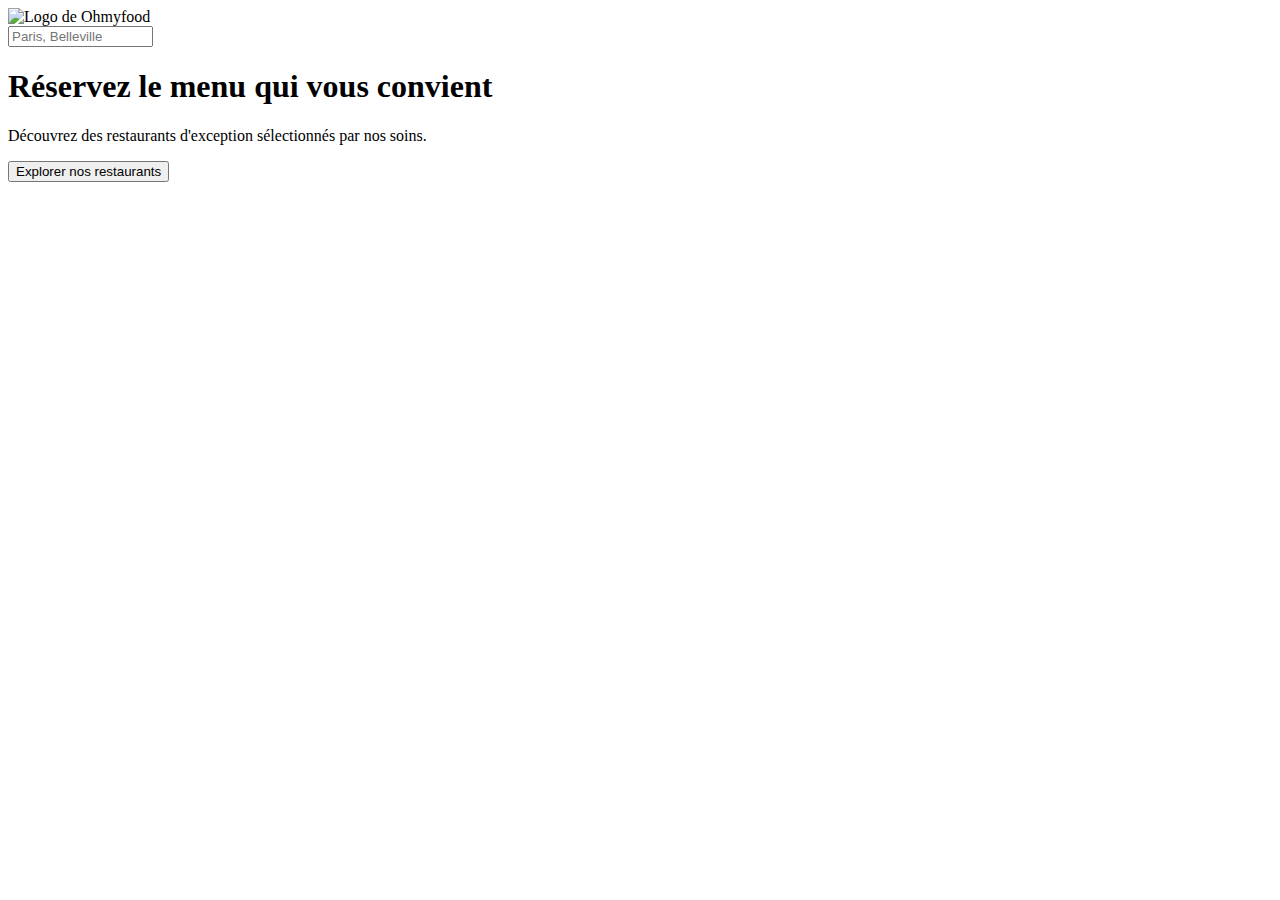
==== index.html @ 895d0a49 "Ajout du header et section introduction" ====
<!DOCTYPE html>
<html lang="fr">

<head>
    <meta charset="UTF-8">
    <meta name="viewport" content="width=device-width, initial-scale=1.0">
    <title>Ohmyfood</title>
    <link rel="preconnect" href="https://fonts.googleapis.com">
    <link rel="preconnect" href="https://fonts.gstatic.com" crossorigin>
    <link href="https://fonts.googleapis.com/css2?family=Raleway&family=Roboto:wght@300&display=swap" rel="stylesheet">
    <link rel="preconnect" href="https://fonts.googleapis.com">
    <link rel="preconnect" href="https://fonts.gstatic.com" crossorigin>
    <link href="https://fonts.googleapis.com/css2?family=Raleway&family=Roboto:wght@300&family=Shrikhand&display=swap" rel="stylesheet">
    <link rel="stylesheet" href="https://cdnjs.cloudflare.com/ajax/libs/font-awesome/6.2.1/css/all.min.css"
    integrity="sha512-MV7K8+y+gLIBoVD59lQIYicR65iaqukzvf/nwasF0nqhPay5w/9lJmVM2hMDcnK1OnMGCdVK+iQrJ7lzPJQd1w=="
    crossorigin="anonymous" referrerpolicy="no-referrer" />
    <link rel="stylesheet" href="css/style.css">

</head>

<body>
    <div class="main-container">
        <header class="header-index">
            <nav class="flex-center">
                <img src="logo/ohmyfood.png" alt="Logo de Ohmyfood">
            </nav>
            <div class="search-bar flex-center">
                <i class="fa-solid fa-location-dot"></i><input type="text" name="location" id="location" placeholder="Paris, Belleville" size="15" maxlength="20" class ="header-input"> 
            </div>
        </header>

        <section class="section-intro">
            <div class="flex-center">
                <h1>Réservez le menu qui vous convient</h1>
            </div>
            <div class="flex-center">
                <p>Découvrez des restaurants d'exception sélectionnés par nos soins.</p>
            </div>
            <div class="button-restaurant flex-center">
                <input type="submit" value="Explorer nos restaurants" class="cta-restaurant">
            </div>
        </section>










    </div>










</body>
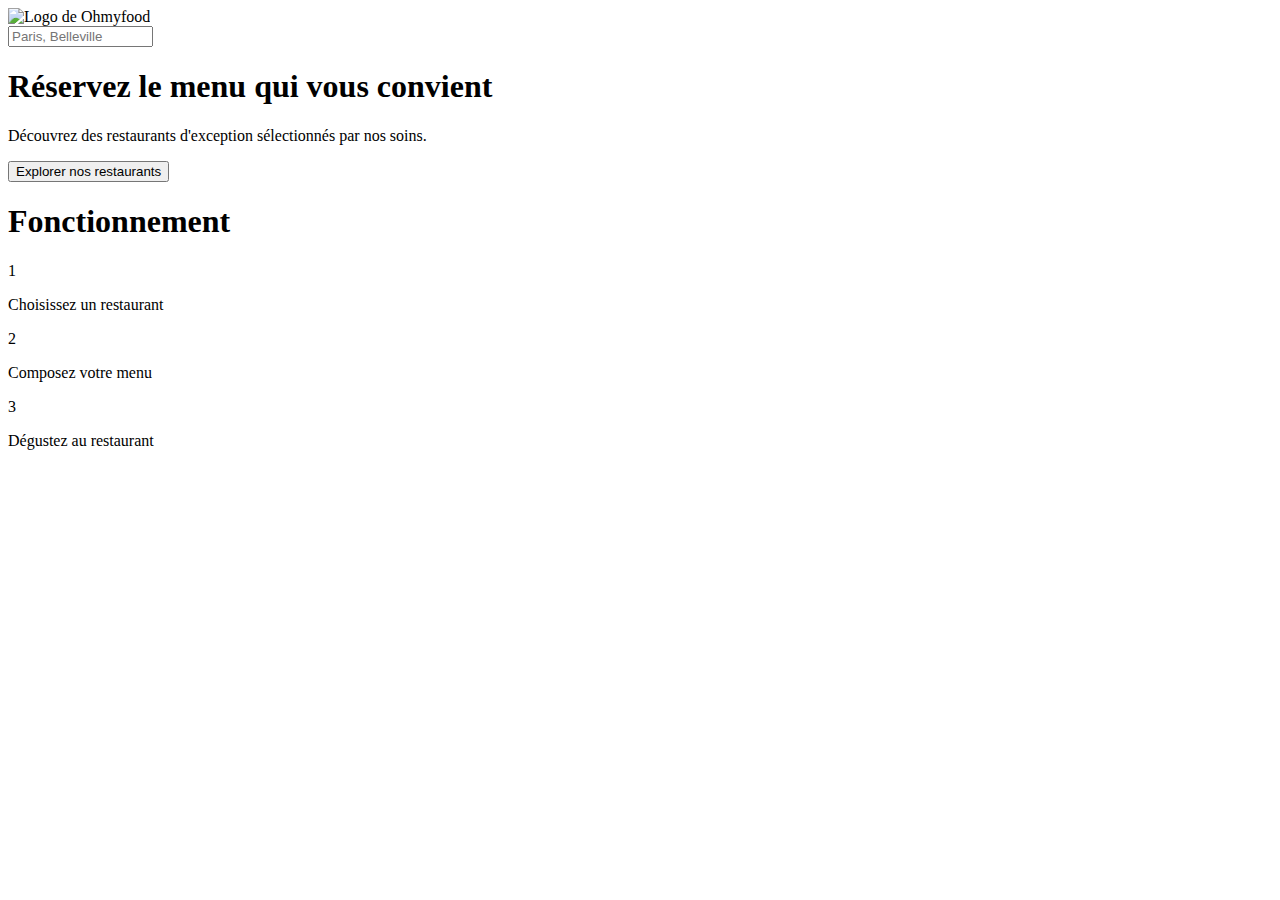
==== commit dfad9d8a: "Ajout de la partie fonctionnement" ====
--- a/index.html
+++ b/index.html
@@ -10,7 +10,7 @@
     <link href="https://fonts.googleapis.com/css2?family=Raleway&family=Roboto:wght@300&display=swap" rel="stylesheet">
     <link rel="preconnect" href="https://fonts.googleapis.com">
     <link rel="preconnect" href="https://fonts.gstatic.com" crossorigin>
-    <link href="https://fonts.googleapis.com/css2?family=Raleway&family=Roboto:wght@300&family=Shrikhand&display=swap" rel="stylesheet">
+    <link href="https://fonts.googleapis.com/css2?family=Roboto:wght@300;500;700&display=swap" rel="stylesheet">
     <link rel="stylesheet" href="https://cdnjs.cloudflare.com/ajax/libs/font-awesome/6.2.1/css/all.min.css"
     integrity="sha512-MV7K8+y+gLIBoVD59lQIYicR65iaqukzvf/nwasF0nqhPay5w/9lJmVM2hMDcnK1OnMGCdVK+iQrJ7lzPJQd1w=="
     crossorigin="anonymous" referrerpolicy="no-referrer" />
@@ -20,26 +20,66 @@
 
 <body>
     <div class="main-container">
+
         <header class="header-index">
             <nav class="flex-center">
                 <img src="logo/ohmyfood.png" alt="Logo de Ohmyfood">
             </nav>
             <div class="search-bar flex-center">
-                <i class="fa-solid fa-location-dot"></i><input type="text" name="location" id="location" placeholder="Paris, Belleville" size="15" maxlength="20" class ="header-input"> 
+                <i class="fa-solid fa-location-dot"></i>
+                <form method="get" action="">
+                    <input type="text" name="location" id="location" placeholder="Paris, Belleville" size="15" maxlength="20" class ="search-bar__input">
+                </form>
             </div>
         </header>
 
-        <section class="section-intro">
+        <section class="intro-section">
             <div class="flex-center">
                 <h1>Réservez le menu qui vous convient</h1>
             </div>
             <div class="flex-center">
                 <p>Découvrez des restaurants d'exception sélectionnés par nos soins.</p>
             </div>
-            <div class="button-restaurant flex-center">
-                <input type="submit" value="Explorer nos restaurants" class="cta-restaurant">
+            <div class="flex-center">
+                <form method="get" action="">
+                    <input type="submit" value="Explorer nos restaurants" class="intro-section__button">
+                </form>
             </div>
         </section>
+
+        <section class="fct-section">
+            <h1>Fonctionnement</h1>
+            <div class="fct-section__buttons">
+                <div class="fct-button"> 
+                    <div class="fct-button__number">
+                        <p>1</p>
+                    </div>
+                    <div class="fct-button__txt">
+                        <i class="fa-solid fa-mobile-screen-button"></i><p>Choisissez un restaurant</p>
+                    </div>
+                </div>
+                <div class="fct-button"> 
+                    <div class="fct-button__number">
+                        <p>2</p>
+                    </div>
+                    <div class="fct-button__txt">
+                        <i class="fa-solid fa-list-ul"></i></i><p>Composez votre menu</p>
+                    </div>
+                </div>
+                <div class="fct-button"> 
+                    <div class="fct-button__number">
+                        <p>3</p>
+                    </div>
+                    <div class="fct-button__txt">
+                        <i class="fa-solid fa-store"></i><p>Dégustez au restaurant</p>
+                    </div>
+                </div>                
+            </div>
+        </section>
+
+
+
+
 
 
 
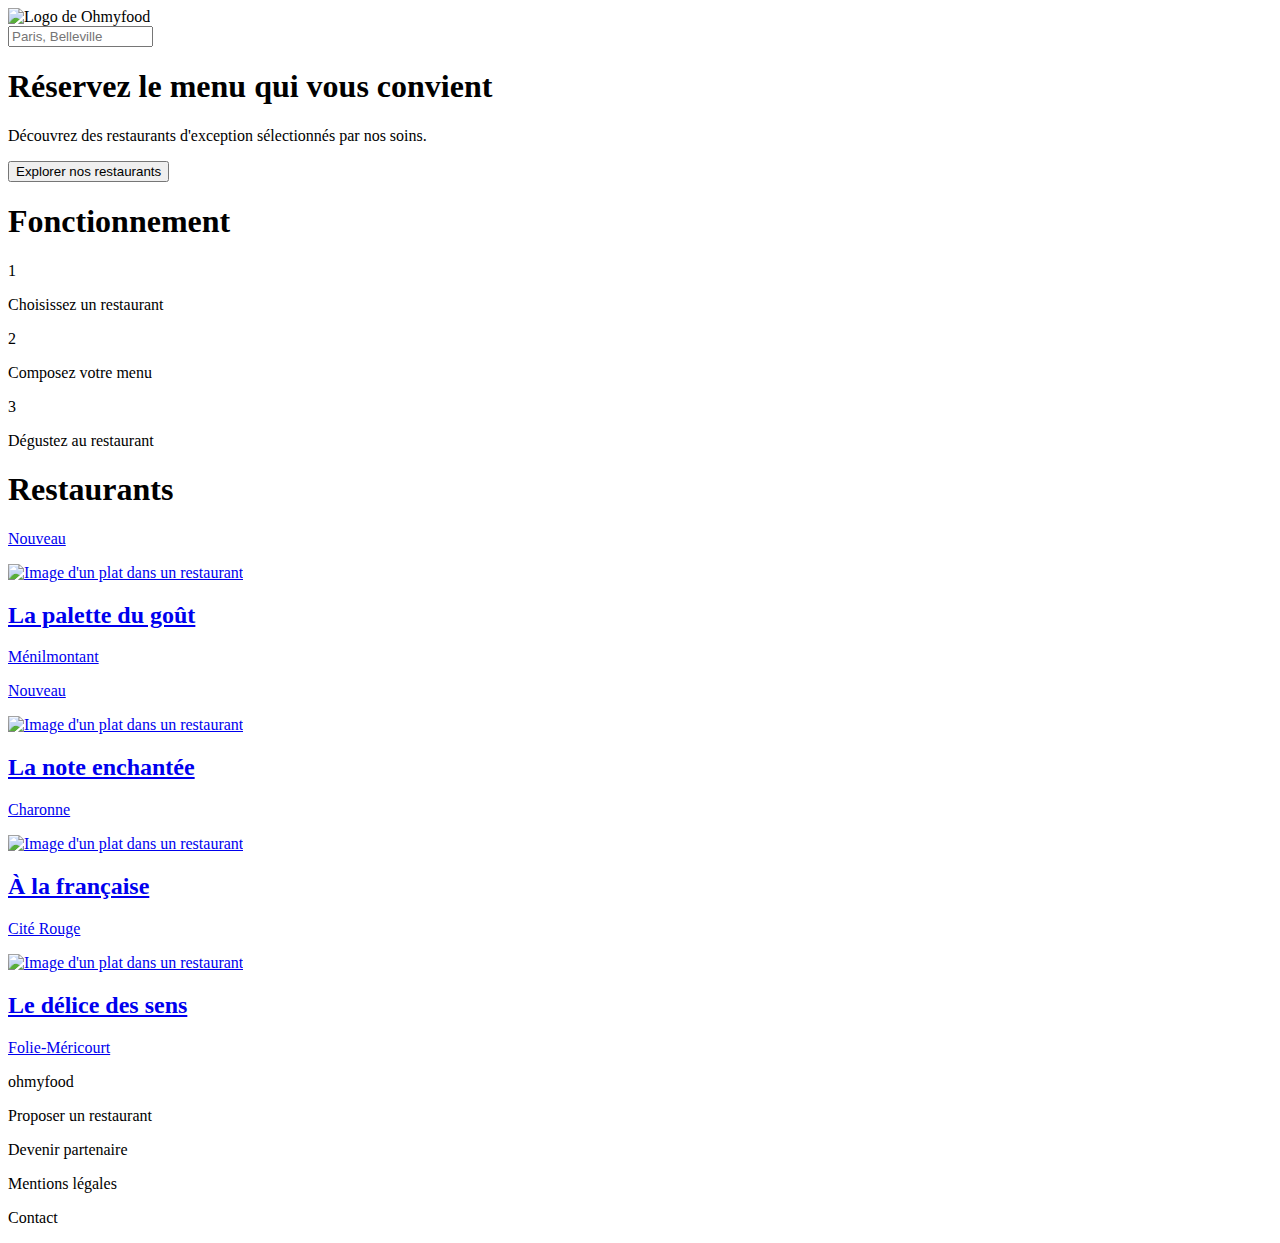
==== commit f375b58f: "Ajout de la partie Restaurants et Footer" ====
--- a/index.html
+++ b/index.html
@@ -7,15 +7,11 @@
     <title>Ohmyfood</title>
     <link rel="preconnect" href="https://fonts.googleapis.com">
     <link rel="preconnect" href="https://fonts.gstatic.com" crossorigin>
-    <link href="https://fonts.googleapis.com/css2?family=Raleway&family=Roboto:wght@300&display=swap" rel="stylesheet">
-    <link rel="preconnect" href="https://fonts.googleapis.com">
-    <link rel="preconnect" href="https://fonts.gstatic.com" crossorigin>
-    <link href="https://fonts.googleapis.com/css2?family=Roboto:wght@300;500;700&display=swap" rel="stylesheet">
+    <link href="https://fonts.googleapis.com/css2?family=Roboto:wght@300;500;700&family=Shrikhand&display=swap" rel="stylesheet">
     <link rel="stylesheet" href="https://cdnjs.cloudflare.com/ajax/libs/font-awesome/6.2.1/css/all.min.css"
     integrity="sha512-MV7K8+y+gLIBoVD59lQIYicR65iaqukzvf/nwasF0nqhPay5w/9lJmVM2hMDcnK1OnMGCdVK+iQrJ7lzPJQd1w=="
     crossorigin="anonymous" referrerpolicy="no-referrer" />
-    <link rel="stylesheet" href="css/style.css">
-
+    <link rel="stylesheet" href="assets/css/style.css">
 </head>
 
 <body>
@@ -23,7 +19,7 @@
 
         <header class="header-index">
             <nav class="flex-center">
-                <img src="logo/ohmyfood.png" alt="Logo de Ohmyfood">
+                <img src="assets/logo/ohmyfood.png" alt="Logo de Ohmyfood">
             </nav>
             <div class="search-bar flex-center">
                 <i class="fa-solid fa-location-dot"></i>
@@ -77,8 +73,86 @@
             </div>
         </section>
 
-
-
+        <section class="restau-section">
+            <h1 class="restau-section__title">Restaurants</h1>
+            <div class="restau-section__cards">
+               <article class="card">  
+                    <a href="#">
+                        <div class="new-box">
+                            <p>Nouveau</p>
+                        </div>
+                        <img src="assets/restaurants/jay-wennington-N_Y88TWmGwA-unsplash.jpg" alt="Image d'un plat dans un restaurant">
+                        <div class="card-content">
+                            <div class="card-content__txt">
+                                <h2 class="card-title">La palette du goût</h2>
+                                <p class="card-subtitle">Ménilmontant</p>
+                            </div>
+                            <i class="fa-regular fa-heart"></i>
+                        </div>
+                    </a>
+                </article>
+            </div>
+            <div class="restau-section__cards">
+                <article class="card">  
+                     <a href="#">
+                        <div class="new-box">
+                            <p>Nouveau</p>
+                        </div> 
+                        <img src="assets/restaurants/stil-u2Lp8tXIcjw-unsplash.jpg" alt="Image d'un plat dans un restaurant">
+                         <div class="card-content">
+                             <div class="card-content__txt">
+                                 <h2 class="card-title">La note enchantée</h2>
+                                 <p class="card-subtitle">Charonne</p>
+                             </div>
+                             <i class="fa-regular fa-heart"></i>
+                         </div>
+                     </a>
+                 </article>
+             </div>
+             <div class="restau-section__cards">
+                <article class="card">  
+                     <a href="#">
+                         <img src="assets/restaurants/toa-heftiba-DQKerTsQwi0-unsplash.jpg" alt="Image d'un plat dans un restaurant">
+                         <div class="card-content">
+                             <div class="card-content__txt">
+                                 <h2 class="card-title">À la française</h2>
+                                 <p class="card-subtitle">Cité Rouge</p>
+                             </div>
+                             <i class="fa-regular fa-heart"></i>
+                         </div>
+                     </a>
+                 </article>
+             </div>
+             <div class="restau-section__cards">
+                <article class="card">  
+                     <a href="#">
+                         <img src="assets/restaurants/louis-hansel-shotsoflouis-qNBGVyOCY8Q-unsplash.jpg" alt="Image d'un plat dans un restaurant">
+                         <div class="card-content">
+                             <div class="card-content__txt">
+                                 <h2 class="card-title">Le délice des sens</h2>
+                                 <p class="card-subtitle">Folie-Méricourt</p>
+                             </div>
+                             <i class="fa-regular fa-heart"></i>
+                         </div>
+                     </a>
+                 </article>
+             </div>
+        </section>
+        <footer>
+            <div class="footer__title">
+                 <p>ohmyfood</p>
+            </div>
+            <div class="footer__links">
+                <div class="footer__links--items"> 
+                    <i class="fa-solid fa-utensils"></i><p class="txt-bold">Proposer un restaurant</p>
+                </div>
+                <div class="footer__links--items">
+                    <i class="fa-solid fa-handshake-angle"></i><p class="txt-bold">Devenir partenaire</p>
+                </div>
+                <p>Mentions légales</p>
+                <p>Contact</p>
+            </div>
+        </footer>
 
 
 
@@ -101,4 +175,5 @@
 
 
 
-</body>+</body>
+</html>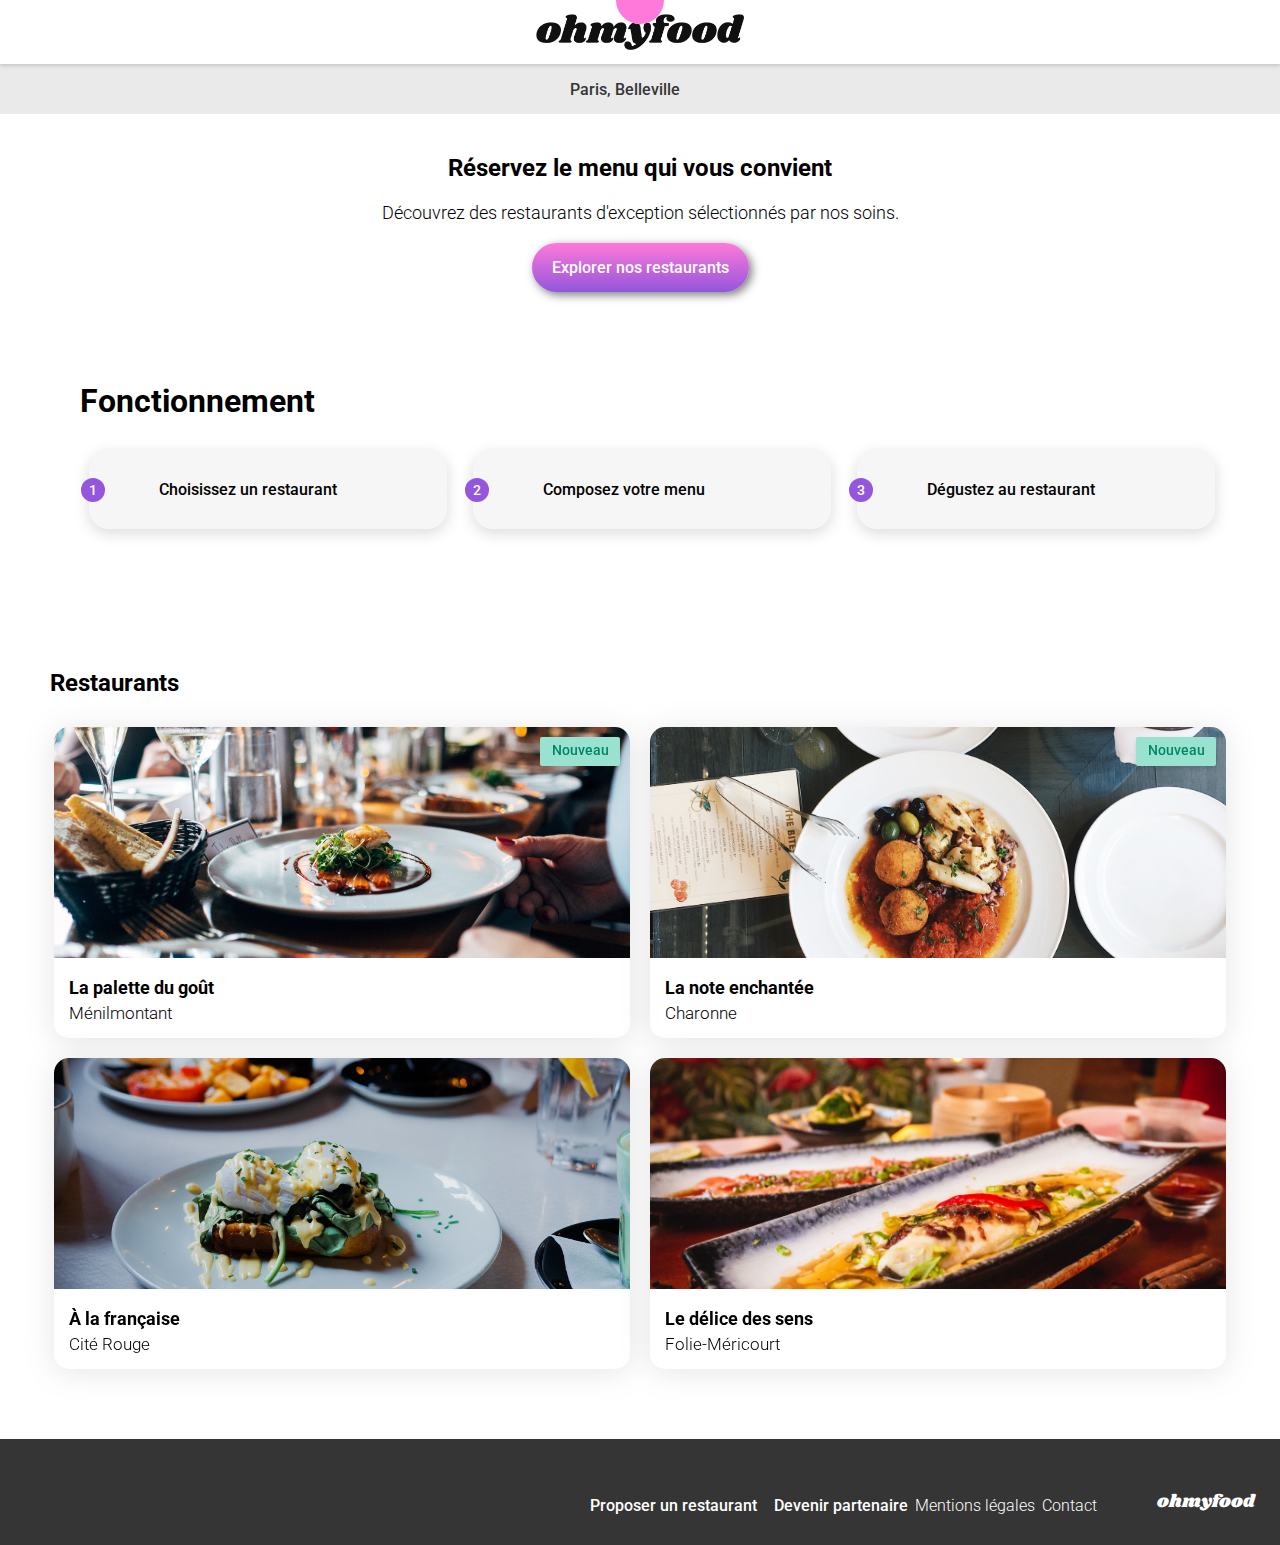
==== commit 6f5719b1: "Ajout des pages restaurants et dossier CSS et SASS" ====
--- a/index.html
+++ b/index.html
@@ -11,19 +11,24 @@
     <link rel="stylesheet" href="https://cdnjs.cloudflare.com/ajax/libs/font-awesome/6.2.1/css/all.min.css"
     integrity="sha512-MV7K8+y+gLIBoVD59lQIYicR65iaqukzvf/nwasF0nqhPay5w/9lJmVM2hMDcnK1OnMGCdVK+iQrJ7lzPJQd1w=="
     crossorigin="anonymous" referrerpolicy="no-referrer" />
-    <link rel="stylesheet" href="assets/css/style.css">
+    <link rel="stylesheet" href="../assets/css/main.css">
 </head>
 
 <body>
+    
+    <div class="loader-wrapper">
+        <span class="loader"></span>
+    </div>
+    
+
     <div class="main-container">
-
-        <header class="header-index">
+        <header>
             <nav class="flex-center">
                 <img src="assets/logo/ohmyfood.png" alt="Logo de Ohmyfood">
             </nav>
             <div class="search-bar flex-center">
                 <i class="fa-solid fa-location-dot"></i>
-                <form method="get" action="">
+                <form>
                     <input type="text" name="location" id="location" placeholder="Paris, Belleville" size="15" maxlength="20" class ="search-bar__input">
                 </form>
             </div>
@@ -37,9 +42,7 @@
                 <p>Découvrez des restaurants d'exception sélectionnés par nos soins.</p>
             </div>
             <div class="flex-center">
-                <form method="get" action="">
-                    <input type="submit" value="Explorer nos restaurants" class="intro-section__button">
-                </form>
+                <button>Explorer nos restaurants</button> 
             </div>
         </section>
 
@@ -47,25 +50,19 @@
             <h1>Fonctionnement</h1>
             <div class="fct-section__buttons">
                 <div class="fct-button"> 
-                    <div class="fct-button__number">
-                        <p>1</p>
-                    </div>
+                    <p class="fct-button__number flex-center">1</p>
                     <div class="fct-button__txt">
                         <i class="fa-solid fa-mobile-screen-button"></i><p>Choisissez un restaurant</p>
                     </div>
                 </div>
                 <div class="fct-button"> 
-                    <div class="fct-button__number">
-                        <p>2</p>
-                    </div>
+                    <p class="fct-button__number flex-center">2</p>
                     <div class="fct-button__txt">
-                        <i class="fa-solid fa-list-ul"></i></i><p>Composez votre menu</p>
+                        <i class="fa-solid fa-list-ul"></i><p>Composez votre menu</p>
                     </div>
                 </div>
                 <div class="fct-button"> 
-                    <div class="fct-button__number">
-                        <p>3</p>
-                    </div>
+                    <p class="fct-button__number flex-center">3</p>
                     <div class="fct-button__txt">
                         <i class="fa-solid fa-store"></i><p>Dégustez au restaurant</p>
                     </div>
@@ -77,7 +74,7 @@
             <h1 class="restau-section__title">Restaurants</h1>
             <div class="restau-section__cards">
                <article class="card">  
-                    <a href="#">
+                    <a href="restaurants/la-palette-du-gout.html">
                         <div class="new-box">
                             <p>Nouveau</p>
                         </div>
@@ -87,52 +84,50 @@
                                 <h2 class="card-title">La palette du goût</h2>
                                 <p class="card-subtitle">Ménilmontant</p>
                             </div>
-                            <i class="fa-regular fa-heart"></i>
+                            <i class="fa-regular fa-heart fa-heart--empty"></i>
+                            <i class="fa-solid fa-heart fa-heart--full"></i>
                         </div>
                     </a>
                 </article>
-            </div>
-            <div class="restau-section__cards">
                 <article class="card">  
-                     <a href="#">
+                     <a href="restaurants/la-note-enchantee.html">
                         <div class="new-box">
                             <p>Nouveau</p>
                         </div> 
                         <img src="assets/restaurants/stil-u2Lp8tXIcjw-unsplash.jpg" alt="Image d'un plat dans un restaurant">
-                         <div class="card-content">
-                             <div class="card-content__txt">
+                        <div class="card-content">
+                            <div class="card-content__txt">
                                  <h2 class="card-title">La note enchantée</h2>
                                  <p class="card-subtitle">Charonne</p>
-                             </div>
-                             <i class="fa-regular fa-heart"></i>
+                            </div>
+                            <i class="fa-regular fa-heart fa-heart--empty"></i>
+                            <i class="fa-solid fa-heart fa-heart--full"></i>
+                        </div>
+                     </a>
+                </article>
+                <article class="card">  
+                     <a href="restaurants/a-la-francaise.html">
+                         <img src="assets/restaurants/toa-heftiba-DQKerTsQwi0-unsplash.jpg" alt="Image d'un plat dans un restaurant">
+                         <div class="card-content">
+                            <div class="card-content__txt">
+                                 <h2 class="card-title">À la française</h2>
+                                 <p class="card-subtitle">Cité Rouge</p>
+                            </div>
+                            <i class="fa-regular fa-heart fa-heart--empty"></i>
+                            <i class="fa-solid fa-heart fa-heart--full"></i>
                          </div>
                      </a>
-                 </article>
-             </div>
-             <div class="restau-section__cards">
+                </article>
                 <article class="card">  
-                     <a href="#">
-                         <img src="assets/restaurants/toa-heftiba-DQKerTsQwi0-unsplash.jpg" alt="Image d'un plat dans un restaurant">
-                         <div class="card-content">
-                             <div class="card-content__txt">
-                                 <h2 class="card-title">À la française</h2>
-                                 <p class="card-subtitle">Cité Rouge</p>
-                             </div>
-                             <i class="fa-regular fa-heart"></i>
-                         </div>
-                     </a>
-                 </article>
-             </div>
-             <div class="restau-section__cards">
-                <article class="card">  
-                     <a href="#">
+                     <a href="restaurants/le-delice-des-sens.html">
                          <img src="assets/restaurants/louis-hansel-shotsoflouis-qNBGVyOCY8Q-unsplash.jpg" alt="Image d'un plat dans un restaurant">
                          <div class="card-content">
-                             <div class="card-content__txt">
-                                 <h2 class="card-title">Le délice des sens</h2>
-                                 <p class="card-subtitle">Folie-Méricourt</p>
-                             </div>
-                             <i class="fa-regular fa-heart"></i>
+                            <div class="card-content__txt">
+                                <h2 class="card-title">Le délice des sens</h2>
+                                <p class="card-subtitle">Folie-Méricourt</p>
+                            </div>
+                            <i class="fa-regular fa-heart fa-heart--empty"></i>
+                            <i class="fa-solid fa-heart fa-heart--full"></i>
                          </div>
                      </a>
                  </article>
@@ -144,36 +139,15 @@
             </div>
             <div class="footer__links">
                 <div class="footer__links--items"> 
-                    <i class="fa-solid fa-utensils"></i><p class="txt-bold">Proposer un restaurant</p>
+                    <i class="fa-solid fa-utensils"></i><p class="footer-txt-bold">Proposer un restaurant</p>
                 </div>
                 <div class="footer__links--items">
-                    <i class="fa-solid fa-handshake-angle"></i><p class="txt-bold">Devenir partenaire</p>
+                    <i class="fa-solid fa-handshake-angle"></i><p class="footer-txt-bold">Devenir partenaire</p>
                 </div>
                 <p>Mentions légales</p>
-                <p>Contact</p>
+                <a href="mailto:ohmyfood@contact.com">Contact</a>
             </div>
         </footer>
-
-
-
-
-
-
-
-
-
-
-
     </div>
-
-
-
-
-
-
-
-
-
-
 </body>
 </html>--- a/assets/css/main.css
+++ b/assets/css/main.css
@@ -0,0 +1,574 @@
+* {
+  font-family: "Roboto", sans-serif;
+  margin: 0;
+}
+
+body {
+  display: flex;
+  justify-content: center;
+}
+@media (min-width: 768px) {
+  body {
+    background-color: white;
+  }
+}
+
+.main-container {
+  width: 100%;
+  max-width: 1440px;
+  box-sizing: border-box;
+}
+@media (min-width: 768px) {
+  .main-container {
+    width: 100%;
+    max-width: 1440px;
+  }
+}
+
+.flex-center {
+  display: flex;
+  justify-content: center;
+  align-items: center;
+}
+
+.loader-wrapper {
+  width: 100%;
+  height: 0%;
+  position: absolute;
+  z-index: 3;
+  background-color: white;
+  display: flex;
+  justify-content: center;
+  align-items: center;
+  animation: visibility 2500ms forwards;
+}
+
+.loader {
+  width: 48px;
+  height: 48px;
+  border-radius: 50%;
+  position: relative;
+  transform: rotate(45deg);
+  background: #fff;
+}
+
+.loader::before {
+  content: "";
+  box-sizing: border-box;
+  position: absolute;
+  inset: 0px;
+  border-radius: 50%;
+  border: 24px solid #ff79da;
+  animation: prixClipFix 2s infinite linear;
+}
+
+@keyframes prixClipFix {
+  0% {
+    -webkit-clip-path: polygon(50% 50%, 0 0, 0 0, 0 0, 0 0, 0 0);
+            clip-path: polygon(50% 50%, 0 0, 0 0, 0 0, 0 0, 0 0);
+  }
+  25% {
+    -webkit-clip-path: polygon(50% 50%, 0 0, 100% 0, 100% 0, 100% 0, 100% 0);
+            clip-path: polygon(50% 50%, 0 0, 100% 0, 100% 0, 100% 0, 100% 0);
+  }
+  50% {
+    -webkit-clip-path: polygon(50% 50%, 0 0, 100% 0, 100% 100%, 100% 100%, 100% 100%);
+            clip-path: polygon(50% 50%, 0 0, 100% 0, 100% 100%, 100% 100%, 100% 100%);
+  }
+  75% {
+    -webkit-clip-path: polygon(50% 50%, 0 0, 100% 0, 100% 100%, 0 100%, 0 100%);
+            clip-path: polygon(50% 50%, 0 0, 100% 0, 100% 100%, 0 100%, 0 100%);
+  }
+  100% {
+    -webkit-clip-path: polygon(50% 50%, 0 0, 100% 0, 100% 100%, 0 100%, 0 0);
+            clip-path: polygon(50% 50%, 0 0, 100% 0, 100% 100%, 0 100%, 0 0);
+  }
+}
+@keyframes visibility {
+  0% {
+    height: 100%;
+  }
+  90% {
+    opacity: 1;
+    height: 100%;
+  }
+  100% {
+    opacity: 0;
+    height: 0%;
+  }
+}
+.intro-section {
+  background-color: var(--background-color);
+  text-align: center;
+  text-wrap: wrap;
+}
+.intro-section h1 {
+  font-size: 24px;
+  font-weight: 700;
+  padding: 40px 50px 20px 50px;
+}
+.intro-section p {
+  font-weight: 300;
+  font-size: 18px;
+  padding: 0 20px 20px 20px;
+}
+
+button {
+  background: linear-gradient(#ff79da, #9356DC);
+  color: white;
+  border-radius: 25px;
+  padding: 15px 20px;
+  font-size: 16px;
+  font-weight: 500;
+  border-style: none;
+  margin-bottom: 40px;
+  box-shadow: 3px 3px 10px rgb(126, 125, 125);
+}
+button:hover {
+  filter: brightness(1.1);
+  box-shadow: 3px 3px 15px rgb(126, 125, 125);
+  transition: all 400ms ease-in-out;
+}
+
+.courses-btn {
+  width: 186px;
+  height: 50px;
+}
+
+footer {
+  background-color: #353535;
+  color: white;
+  padding: 25px;
+  font-weight: 300;
+}
+@media (min-width: 768px) {
+  footer {
+    display: flex;
+    flex-direction: row;
+    gap: 60px;
+    justify-content: flex-end;
+    align-items: flex-end;
+    padding: 50px 25px 30px 25px;
+  }
+}
+
+@media (min-width: 768px) {
+  .footer__title {
+    order: 2;
+  }
+}
+.footer__title p {
+  font-family: "Shrikhand", cursive;
+  font-size: 18px;
+  font-weight: 400;
+  padding-bottom: 15px;
+}
+@media (min-width: 768px) {
+  .footer__title p {
+    padding: 0;
+  }
+}
+
+.footer__links {
+  font-size: 16px;
+  display: flex;
+  flex-direction: column;
+  gap: 7px;
+}
+.footer__links a {
+  text-decoration: none;
+  color: white;
+}
+.footer__links--items {
+  display: flex;
+  gap: 10px;
+}
+@media (min-width: 768px) {
+  .footer__links {
+    flex-direction: row;
+    order: 1;
+  }
+}
+
+.footer-txt-bold {
+  font-weight: 500;
+}
+
+/****** HEADER INDEX ***********/
+.header-index {
+  width: 100%;
+}
+
+nav {
+  position: relative;
+  box-shadow: 0 2px 4px 0 rgba(0, 0, 0, 0.15);
+}
+nav img {
+  height: 36px;
+  width: 197x;
+  padding: 14px 89px;
+}
+
+.search-bar {
+  height: 50px;
+  gap: 17px;
+  background-color: #EAEAEA;
+}
+.search-bar__input {
+  color: #353535;
+  border-style: none;
+  font-size: 16px;
+  background-color: #EAEAEA;
+}
+
+::-moz-placeholder {
+  color: #353535;
+  font-weight: 500;
+}
+
+::placeholder {
+  color: #353535;
+  font-weight: 500;
+}
+
+/****** HEADER RESTAURANTS ***********/
+.fa-arrow-left {
+  color: black;
+}
+
+.arrow-icon {
+  position: absolute;
+  left: 20px;
+  font-size: 20px;
+}
+
+/****** Fonctionnement ***********/
+.fct-section h1 {
+  padding: 50px 80px 0 20px;
+}
+@media (min-width: 768px) {
+  .fct-section h1 {
+    padding-left: 80px;
+  }
+}
+
+.fct-section__buttons {
+  margin-bottom: 70px;
+}
+@media (min-width: 768px) {
+  .fct-section__buttons {
+    display: flex;
+    justify-content: center;
+  }
+}
+
+.fct-button {
+  display: flex;
+  justify-content: flex-start;
+  align-items: center;
+}
+.fct-button__txt {
+  padding: 30px 40px 30px 70px;
+  margin: 30px 20px 20px 30px;
+  font-weight: 500;
+  font-size: 16px;
+  border-radius: 20px;
+  background-color: #F6F6F6;
+  display: flex;
+  align-items: center;
+  box-shadow: 0px 4px 15px 0px rgba(0, 0, 0, 0.15);
+  gap: 30px;
+  width: 80%;
+}
+@media (min-width: 768px) {
+  .fct-button__txt {
+    padding: 30px 10px 30px 40px;
+    margin: 30px 0 20px 0;
+  }
+}
+.fct-button__number {
+  background-color: #9356DC;
+  border-radius: 50%;
+  width: 24px;
+  height: 24px;
+  text-align: center;
+  position: relative;
+  left: 40px;
+  top: 5px;
+  color: white;
+  font-size: 14px;
+  font-weight: 500;
+}
+@media (min-width: 768px) {
+  .fct-button__number {
+    left: 16px;
+  }
+}
+@media (min-width: 768px) {
+  .fct-button {
+    display: flex;
+    justify-content: center;
+    align-items: center;
+    width: 30%;
+  }
+}
+
+.fa-mobile-screen-button, .fa-list-ul {
+  color: #7E7E7E;
+  font-size: 20px;
+}
+
+.fa-store {
+  color: #9356DC;
+  font-size: 20px;
+}
+
+/****** Cartes Restaurant ***********/
+.restau-section {
+  width: 100%;
+  background-color: var(--background-color);
+  padding: 50px 0 60px 0;
+}
+.restau-section__title {
+  font-size: 24px;
+  font-weight: 700;
+  padding: 0 0 20px 20px;
+}
+@media (min-width: 768px) {
+  .restau-section__title {
+    padding-left: 50px;
+  }
+}
+.restau-section__cards {
+  display: flex;
+  flex-direction: column;
+  align-items: center;
+}
+@media (min-width: 768px) {
+  .restau-section__cards {
+    display: flex;
+    flex-wrap: wrap;
+    flex-direction: row;
+    justify-content: center;
+  }
+}
+.restau-section a {
+  text-decoration: none;
+  color: black;
+}
+.restau-section a:visited {
+  color: black;
+}
+
+.new-box {
+  background-color: #99E2D0;
+  width: 80px;
+  height: 29px;
+  border-radius: 2px;
+  box-shadow: 0px 2px 4px 0px rgba(0, 0, 0, 0.15);
+  color: #008766;
+  font-size: 14px;
+  font-weight: 500;
+  position: absolute;
+  top: 10px;
+  right: 10px;
+}
+.new-box p {
+  text-align: center;
+  padding-top: 5px;
+}
+
+.card {
+  background-color: white;
+  border-radius: 15px;
+  filter: drop-shadow(0px 3px 15px rgba(0, 0, 0, 0.1));
+  display: flex;
+  flex-direction: column;
+  width: 90%;
+  margin: 10px;
+}
+.card img {
+  -o-object-fit: cover;
+     object-fit: cover;
+  height: 110px;
+  width: 100%;
+  height: 231px;
+  border-radius: 15px 15px 0 0;
+}
+@media (min-width: 768px) {
+  .card {
+    width: 45%;
+  }
+}
+
+.card-content {
+  display: flex;
+  justify-content: space-between;
+  margin: 15px;
+}
+.card-content__txt .card-title {
+  font-size: 18px;
+  font-weight: 700;
+}
+.card-content__txt .card-subtitle {
+  font-size: 17px;
+  font-weight: 300;
+  margin-top: 5px;
+}
+
+.fa-heart {
+  font-size: 30px;
+  padding-right: 20px;
+  position: absolute;
+  right: 10px;
+}
+.fa-heart--empty {
+  color: black;
+}
+.fa-heart--empty:hover {
+  opacity: 0;
+}
+.fa-heart--full {
+  background: linear-gradient(#9356DC, #ff79da);
+  -webkit-background-clip: text;
+  color: transparent;
+  opacity: 0;
+  transition: all 400ms;
+}
+.fa-heart--full:hover {
+  opacity: 1;
+}
+
+/****** PRESENTATION ***********/
+.presentation-section img {
+  -o-object-fit: cover;
+     object-fit: cover;
+  height: 275px;
+  width: 100%;
+  margin-bottom: -20px; /*modif*/
+}
+
+/****** MENU ***********/
+.menu-section {
+  position: relative;
+  background-color: #F6F6F6;
+  border-top-right-radius: 40px;
+  border-top-left-radius: 40px;
+}
+.menu-section__title {
+  display: flex;
+  justify-content: space-between;
+  padding: 30px 20px;
+}
+@media (min-width: 768px) {
+  .menu-section__title {
+    display: flex;
+    justify-content: center;
+    padding: 30px 20px;
+    gap: 30px;
+  }
+}
+.menu-section__title h1 {
+  font-family: Shrikhand;
+  font-size: 28px;
+  font-weight: 400;
+}
+@media (min-width: 768px) {
+  .menu-section {
+    max-width: 1025px;
+    margin: auto;
+  }
+}
+
+@media (min-width: 768px) {
+  .menu-section__title--hearts .fa-heart {
+    padding-top: 5px;
+    position: relative;
+  }
+}
+@media (min-width: 768px) {
+  .menu-section__title--hearts .fa-heart--full {
+    right: 64px;
+  }
+}
+
+/****** PLATS ***********/
+.courses__title {
+  padding: 5px 20px;
+}
+.courses__title h2 {
+  font-family: Roboto;
+  font-size: 16px;
+  font-weight: 300;
+}
+.courses__title--line {
+  width: 40px;
+  height: 3px;
+  background: #99E2D0;
+  margin-top: 5px;
+}
+
+.courses__container {
+  padding-bottom: 40px;
+  display: flex;
+  flex-direction: column;
+  align-items: center;
+  overflow: hidden;
+}
+
+.course__details {
+  overflow: hidden;
+  white-space: nowrap;
+  margin: 10px 20px;
+  border-radius: 15px;
+  background-color: #F6F6F6;
+  display: flex;
+  align-items: flex-start;
+  justify-content: space-between;
+  box-shadow: 0px 4px 15px 0px rgba(0, 0, 0, 0.15);
+  width: 90%;
+  animation: fadein 2s;
+}
+.course__details:hover .course__details--check {
+  margin-right: -20px;
+}
+.course__details--txt {
+  padding: 5px 0 5px 10px;
+  min-width: 0;
+}
+.course__details--txt p {
+  overflow: hidden;
+  white-space: nowrap;
+  text-overflow: ellipsis;
+}
+.course__details--title {
+  font-size: 18px;
+  font-weight: 500;
+  margin-bottom: 5px;
+}
+.course__details--price {
+  padding: 27px 30px 0 10px;
+  font-weight: bold;
+  color: #353535;
+  margin-left: auto;
+}
+.course__details--check {
+  background-color: #99E2D0;
+  width: 60px;
+  padding: 20px 20px 20px 5px;
+  margin-right: -100px;
+  transition: 400ms ease-in-out;
+}
+
+@keyframes fadein {
+  from {
+    opacity: 0;
+  }
+  to {
+    opacity: 1;
+  }
+}
+.fa-circle-check {
+  color: white;
+  font-size: 20px;
+}/*# sourceMappingURL=main.css.map */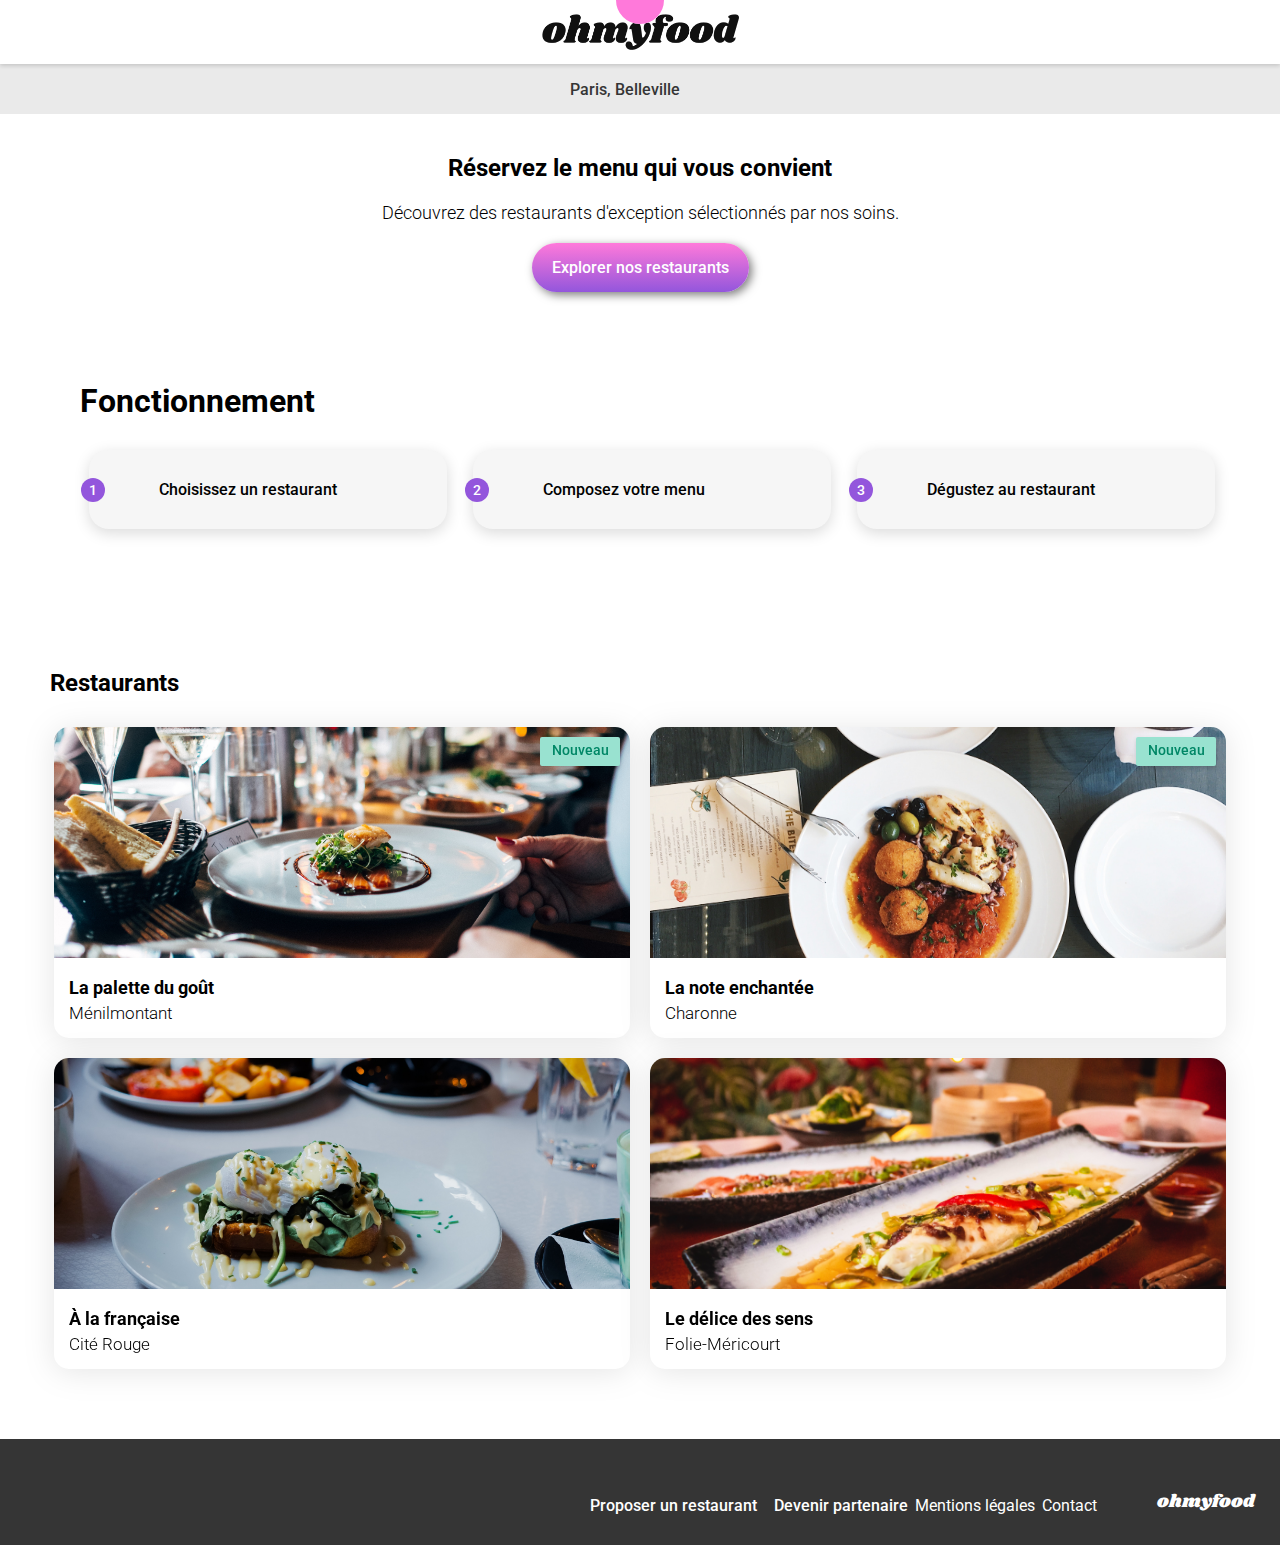
==== commit b316d9c8: "Correction footer et pages restaurant" ====
--- a/index.html
+++ b/index.html
@@ -7,11 +7,11 @@
     <title>Ohmyfood</title>
     <link rel="preconnect" href="https://fonts.googleapis.com">
     <link rel="preconnect" href="https://fonts.gstatic.com" crossorigin>
-    <link href="https://fonts.googleapis.com/css2?family=Roboto:wght@300;500;700&family=Shrikhand&display=swap" rel="stylesheet">
+    <link href="https://fonts.googleapis.com/css2?family=Roboto:wght@300;400;500;700&family=Shrikhand&display=swap" rel="stylesheet">
     <link rel="stylesheet" href="https://cdnjs.cloudflare.com/ajax/libs/font-awesome/6.2.1/css/all.min.css"
     integrity="sha512-MV7K8+y+gLIBoVD59lQIYicR65iaqukzvf/nwasF0nqhPay5w/9lJmVM2hMDcnK1OnMGCdVK+iQrJ7lzPJQd1w=="
     crossorigin="anonymous" referrerpolicy="no-referrer" />
-    <link rel="stylesheet" href="../assets/css/main.css">
+    <link rel="stylesheet" href="./sass/main.css">
 </head>
 
 <body>
@@ -144,8 +144,8 @@
                 <div class="footer__links--items">
                     <i class="fa-solid fa-handshake-angle"></i><p class="footer-txt-bold">Devenir partenaire</p>
                 </div>
-                <p>Mentions légales</p>
-                <a href="mailto:ohmyfood@contact.com">Contact</a>
+                <p class="footer-txt-thin">Mentions légales</p>
+                <a href="mailto:ohmyfood@contact.com" class="footer-txt-thin">Contact</a>
             </div>
         </footer>
     </div>
--- a/sass/main.css
+++ b/sass/main.css
@@ -0,0 +1,580 @@
+* {
+  font-family: "Roboto", sans-serif;
+  margin: 0;
+}
+
+body {
+  display: flex;
+  justify-content: center;
+}
+@media (min-width: 768px) {
+  body {
+    background-color: white;
+  }
+}
+
+.main-container {
+  width: 100%;
+  max-width: 1440px;
+  box-sizing: border-box;
+}
+@media (min-width: 768px) {
+  .main-container {
+    width: 100%;
+    max-width: 1440px;
+  }
+}
+
+.flex-center {
+  display: flex;
+  justify-content: center;
+  align-items: center;
+}
+
+.loader-wrapper {
+  width: 100%;
+  height: 0%;
+  position: absolute;
+  z-index: 3;
+  background-color: white;
+  display: flex;
+  justify-content: center;
+  align-items: center;
+  animation: visibility 2500ms forwards;
+}
+
+.loader {
+  width: 48px;
+  height: 48px;
+  border-radius: 50%;
+  position: relative;
+  transform: rotate(45deg);
+  background: #fff;
+}
+
+.loader::before {
+  content: "";
+  box-sizing: border-box;
+  position: absolute;
+  inset: 0px;
+  border-radius: 50%;
+  border: 24px solid #ff79da;
+  animation: prixClipFix 2s infinite linear;
+}
+
+@keyframes prixClipFix {
+  0% {
+    -webkit-clip-path: polygon(50% 50%, 0 0, 0 0, 0 0, 0 0, 0 0);
+            clip-path: polygon(50% 50%, 0 0, 0 0, 0 0, 0 0, 0 0);
+  }
+  25% {
+    -webkit-clip-path: polygon(50% 50%, 0 0, 100% 0, 100% 0, 100% 0, 100% 0);
+            clip-path: polygon(50% 50%, 0 0, 100% 0, 100% 0, 100% 0, 100% 0);
+  }
+  50% {
+    -webkit-clip-path: polygon(50% 50%, 0 0, 100% 0, 100% 100%, 100% 100%, 100% 100%);
+            clip-path: polygon(50% 50%, 0 0, 100% 0, 100% 100%, 100% 100%, 100% 100%);
+  }
+  75% {
+    -webkit-clip-path: polygon(50% 50%, 0 0, 100% 0, 100% 100%, 0 100%, 0 100%);
+            clip-path: polygon(50% 50%, 0 0, 100% 0, 100% 100%, 0 100%, 0 100%);
+  }
+  100% {
+    -webkit-clip-path: polygon(50% 50%, 0 0, 100% 0, 100% 100%, 0 100%, 0 0);
+            clip-path: polygon(50% 50%, 0 0, 100% 0, 100% 100%, 0 100%, 0 0);
+  }
+}
+@keyframes visibility {
+  0% {
+    height: 100%;
+  }
+  90% {
+    opacity: 1;
+    height: 100%;
+  }
+  100% {
+    opacity: 0;
+    height: 0%;
+  }
+}
+.intro-section {
+  background-color: var(--background-color);
+  text-align: center;
+}
+.intro-section h1 {
+  font-size: 24px;
+  font-weight: 700;
+  padding: 40px 50px 20px 50px;
+}
+.intro-section p {
+  font-weight: 300;
+  font-size: 18px;
+  padding: 0 20px 20px 20px;
+}
+
+button {
+  background: linear-gradient(#ff79da, #9356DC);
+  color: white;
+  border-radius: 25px;
+  padding: 15px 20px;
+  font-size: 16px;
+  font-weight: 500;
+  border-style: none;
+  margin-bottom: 40px;
+  box-shadow: 3px 3px 10px rgb(126, 125, 125);
+}
+button:hover {
+  filter: brightness(1.1);
+  box-shadow: 3px 3px 15px rgb(126, 125, 125);
+  transition: all 400ms ease-in-out;
+}
+
+.courses-btn {
+  width: 186px;
+  height: 50px;
+}
+
+footer {
+  background-color: #353535;
+  color: white;
+  padding: 25px;
+  font-weight: 300;
+}
+@media (min-width: 768px) {
+  footer {
+    display: flex;
+    flex-direction: row;
+    gap: 60px;
+    justify-content: flex-end;
+    align-items: flex-end;
+    padding: 50px 25px 30px 25px;
+  }
+}
+
+@media (min-width: 768px) {
+  .footer__title {
+    order: 2;
+  }
+}
+.footer__title p {
+  font-family: "Shrikhand", cursive;
+  font-size: 18px;
+  font-weight: 400;
+  padding-bottom: 15px;
+}
+@media (min-width: 768px) {
+  .footer__title p {
+    padding: 0;
+  }
+}
+
+.footer__links {
+  font-size: 16px;
+  display: flex;
+  flex-direction: column;
+  gap: 7px;
+}
+.footer__links a {
+  text-decoration: none;
+  color: white;
+}
+.footer__links--items {
+  display: flex;
+  gap: 10px;
+}
+@media (min-width: 768px) {
+  .footer__links {
+    flex-direction: row;
+    order: 1;
+  }
+}
+
+.footer-txt-bold {
+  font-weight: 500;
+}
+
+.footer-txt-thin {
+  font-weight: 400;
+}
+
+/****** HEADER INDEX ***********/
+.header-index {
+  width: 100%;
+}
+
+nav {
+  position: relative;
+  box-shadow: 0 2px 4px 0 rgba(0, 0, 0, 0.15);
+}
+nav img {
+  height: 36px;
+  width: 197px;
+  padding: 14px 89px;
+}
+
+.search-bar {
+  height: 50px;
+  gap: 17px;
+  background-color: #EAEAEA;
+}
+.search-bar__input {
+  color: #353535;
+  border-style: none;
+  font-size: 16px;
+  background-color: #EAEAEA;
+}
+
+::-moz-placeholder {
+  color: #353535;
+  font-weight: 500;
+}
+
+::placeholder {
+  color: #353535;
+  font-weight: 500;
+}
+
+/****** HEADER RESTAURANTS ***********/
+.fa-arrow-left {
+  color: black;
+}
+
+.arrow-icon {
+  position: absolute;
+  left: 20px;
+  font-size: 20px;
+}
+
+/****** Fonctionnement ***********/
+.fct-section h1 {
+  padding: 50px 80px 0 20px;
+}
+@media (min-width: 768px) {
+  .fct-section h1 {
+    padding-left: 80px;
+  }
+}
+
+.fct-section__buttons {
+  margin-bottom: 70px;
+}
+@media (min-width: 768px) {
+  .fct-section__buttons {
+    display: flex;
+    justify-content: center;
+  }
+}
+
+.fct-button {
+  display: flex;
+  justify-content: flex-start;
+  align-items: center;
+}
+.fct-button__txt {
+  padding: 30px 40px 30px 70px;
+  margin: 30px 20px 20px 30px;
+  font-weight: 500;
+  font-size: 16px;
+  border-radius: 20px;
+  background-color: #F6F6F6;
+  display: flex;
+  align-items: center;
+  box-shadow: 0px 4px 15px 0px rgba(0, 0, 0, 0.15);
+  gap: 30px;
+  width: 80%;
+}
+@media (min-width: 768px) {
+  .fct-button__txt {
+    padding: 30px 10px 30px 40px;
+    margin: 30px 0 20px 0;
+  }
+}
+.fct-button__number {
+  background-color: #9356DC;
+  border-radius: 50%;
+  width: 24px;
+  height: 24px;
+  text-align: center;
+  position: relative;
+  left: 40px;
+  top: 5px;
+  color: white;
+  font-size: 14px;
+  font-weight: 500;
+}
+@media (min-width: 768px) {
+  .fct-button__number {
+    left: 16px;
+  }
+}
+@media (min-width: 768px) {
+  .fct-button {
+    display: flex;
+    justify-content: center;
+    align-items: center;
+    width: 30%;
+  }
+}
+
+.fa-mobile-screen-button, .fa-list-ul {
+  color: #7E7E7E;
+  font-size: 20px;
+}
+
+.fa-store {
+  color: #9356DC;
+  font-size: 20px;
+}
+
+/****** Cartes Restaurant ***********/
+.restau-section {
+  width: 100%;
+  background-color: var(--background-color);
+  padding: 50px 0 60px 0;
+}
+.restau-section__title {
+  font-size: 24px;
+  font-weight: 700;
+  padding: 0 0 20px 20px;
+}
+@media (min-width: 768px) {
+  .restau-section__title {
+    padding-left: 50px;
+  }
+}
+.restau-section__cards {
+  display: flex;
+  flex-direction: column;
+  align-items: center;
+}
+@media (min-width: 768px) {
+  .restau-section__cards {
+    display: flex;
+    flex-wrap: wrap;
+    flex-direction: row;
+    justify-content: center;
+  }
+}
+.restau-section a {
+  text-decoration: none;
+  color: black;
+}
+.restau-section a:visited {
+  color: black;
+}
+
+.new-box {
+  background-color: #99E2D0;
+  width: 80px;
+  height: 29px;
+  border-radius: 2px;
+  box-shadow: 0px 2px 4px 0px rgba(0, 0, 0, 0.15);
+  color: #008766;
+  font-size: 14px;
+  font-weight: 500;
+  position: absolute;
+  top: 10px;
+  right: 10px;
+}
+.new-box p {
+  text-align: center;
+  padding-top: 5px;
+}
+
+.card {
+  background-color: white;
+  border-radius: 15px;
+  filter: drop-shadow(0px 3px 15px rgba(0, 0, 0, 0.1));
+  display: flex;
+  flex-direction: column;
+  width: 90%;
+  margin: 10px;
+}
+.card img {
+  -o-object-fit: cover;
+     object-fit: cover;
+  height: 110px;
+  width: 100%;
+  height: 231px;
+  border-radius: 15px 15px 0 0;
+}
+@media (min-width: 768px) {
+  .card {
+    width: 45%;
+  }
+}
+
+.card-content {
+  display: flex;
+  justify-content: space-between;
+  margin: 15px;
+}
+.card-content__txt .card-title {
+  font-size: 18px;
+  font-weight: 700;
+}
+.card-content__txt .card-subtitle {
+  font-size: 17px;
+  font-weight: 300;
+  margin-top: 5px;
+}
+
+.fa-heart {
+  font-size: 30px;
+  padding-right: 20px;
+  position: absolute;
+  right: 10px;
+}
+.fa-heart--empty {
+  color: black;
+}
+.fa-heart--empty:hover {
+  opacity: 0;
+}
+.fa-heart--full {
+  background: linear-gradient(#9356DC, #ff79da);
+  -webkit-background-clip: text;
+  color: transparent;
+  opacity: 0;
+  transition: all 400ms;
+}
+.fa-heart--full:hover {
+  opacity: 1;
+}
+
+/****** PRESENTATION ***********/
+.presentation-section img {
+  -o-object-fit: cover;
+     object-fit: cover;
+  height: 275px;
+  width: 100%;
+  margin-bottom: -20px; /*modif*/
+}
+
+/****** MENU ***********/
+.menu-section {
+  position: relative;
+  background-color: #F6F6F6;
+  border-top-right-radius: 40px;
+  border-top-left-radius: 40px;
+}
+.menu-section__title {
+  display: flex;
+  justify-content: space-between;
+  padding: 30px 20px;
+}
+@media (min-width: 768px) {
+  .menu-section__title {
+    display: flex;
+    justify-content: center;
+    padding: 30px 20px;
+    gap: 30px;
+  }
+}
+.menu-section__title h1 {
+  font-family: Shrikhand;
+  font-size: 28px;
+  font-weight: 400;
+}
+@media (min-width: 768px) {
+  .menu-section {
+    max-width: 1025px;
+    margin: auto;
+  }
+}
+
+@media (min-width: 768px) {
+  .menu-section__title--hearts .fa-heart {
+    padding-top: 5px;
+    position: relative;
+  }
+}
+@media (min-width: 768px) {
+  .menu-section__title--hearts .fa-heart--full {
+    right: 64px;
+  }
+}
+
+/****** PLATS ***********/
+.courses__title {
+  padding: 5px 20px;
+}
+.courses__title h2 {
+  font-family: Roboto;
+  font-size: 16px;
+  font-weight: 300;
+}
+.courses__title--line {
+  width: 40px;
+  height: 3px;
+  background: #99E2D0;
+  margin-top: 5px;
+}
+
+.courses__container {
+  padding-bottom: 40px;
+  display: flex;
+  flex-direction: column;
+  align-items: center;
+  overflow: hidden;
+}
+
+.course__details {
+  overflow: hidden;
+  white-space: nowrap;
+  margin: 10px 20px;
+  border-radius: 15px;
+  background-color: #F6F6F6;
+  display: flex;
+  align-items: flex-start;
+  justify-content: space-between;
+  box-shadow: 0px 4px 15px 0px rgba(0, 0, 0, 0.15);
+  width: 90%;
+  animation: fadein 2s;
+}
+.course__details:hover .course__details--check {
+  margin-right: -20px;
+}
+.course__details--txt {
+  padding: 5px 0 5px 10px;
+  min-width: 0;
+}
+.course__details--txt p {
+  overflow: hidden;
+  white-space: nowrap;
+  text-overflow: ellipsis;
+}
+.course__details--subtitle {
+  font-weight: 300;
+}
+.course__details--title {
+  font-size: 18px;
+  font-weight: 500;
+  margin-bottom: 5px;
+}
+.course__details--price {
+  padding: 27px 30px 0 10px;
+  font-weight: bold;
+  color: #353535;
+  margin-left: auto;
+}
+.course__details--check {
+  background-color: #99E2D0;
+  width: 60px;
+  padding: 20px 20px 20px 5px;
+  margin-right: -100px;
+  transition: 400ms ease-in-out;
+}
+
+@keyframes fadein {
+  from {
+    opacity: 0;
+  }
+  to {
+    opacity: 1;
+  }
+}
+.fa-circle-check {
+  color: white;
+  font-size: 20px;
+}/*# sourceMappingURL=main.css.map */